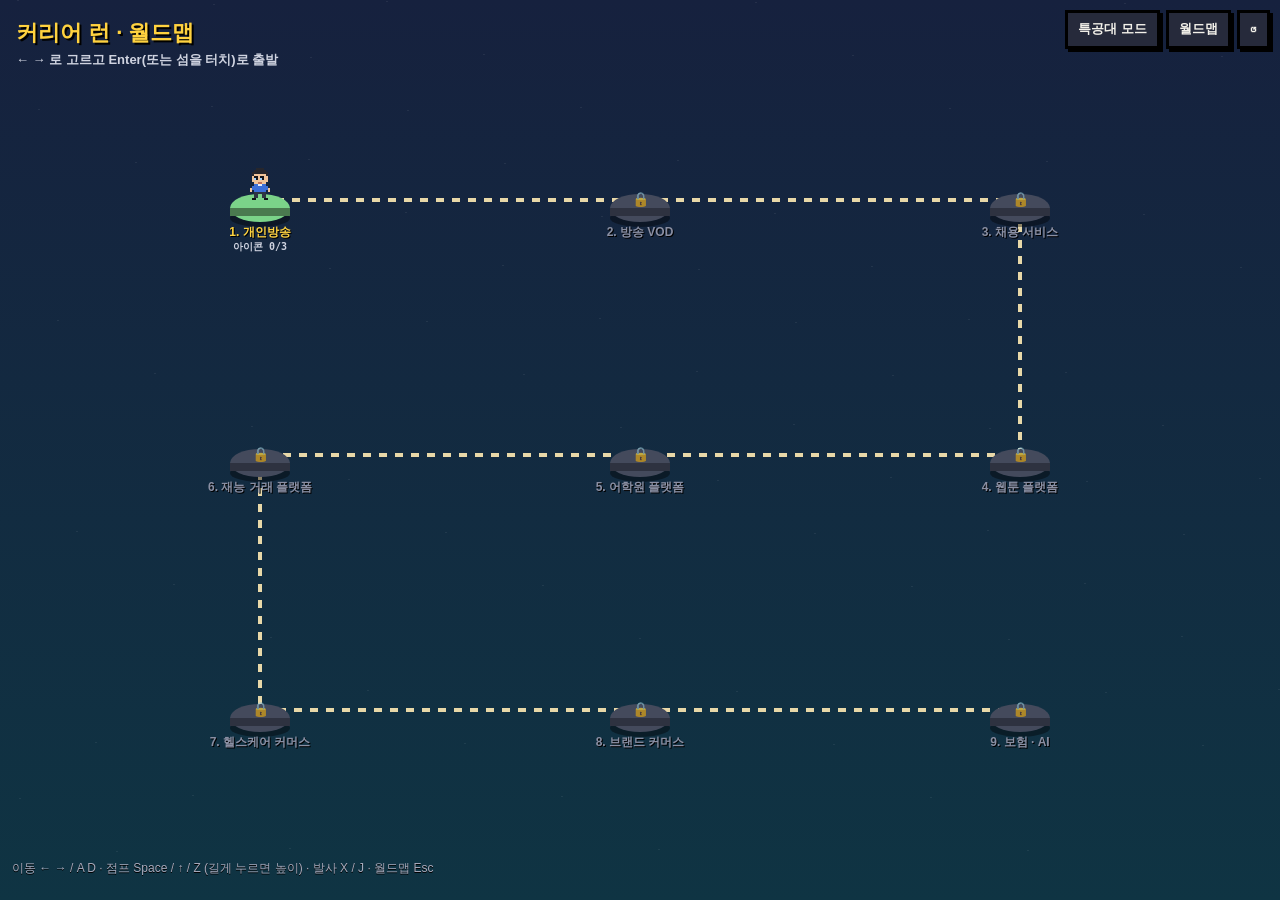
==== run.html @ cc8ccc24 "수정: 한글 입력 상태에서 키가 안 먹히는 문제, 캐시로 옛 스크립트가 뜨는 문제 - 키 판단을 e.key(글자) 대신 e.code(물리 키 위치)로: 한글 IME에서 WASD·P" ====
<!doctype html>
<html lang="ko">
<head>
<meta charset="utf-8">
<meta name="viewport" content="width=device-width, initial-scale=1, maximum-scale=1, user-scalable=no">
<title>커리어 런</title>
<meta name="description" content="이직한 회사 9곳을 9개 코스로 만든 문형수의 횡스크롤 프로필 게임">
<link rel="icon" href="data:image/svg+xml,%3Csvg xmlns='http://www.w3.org/2000/svg' viewBox='0 0 8 8' shape-rendering='crispEdges'%3E%3Crect width='8' height='8' fill='%230f3443'/%3E%3Crect x='2' y='1' width='4' height='2' fill='%2326262c'/%3E%3Crect x='2' y='3' width='4' height='2' fill='%23f1c49a'/%3E%3Crect x='2' y='5' width='4' height='2' fill='%233d6fd8'/%3E%3C/svg%3E">
<link rel="stylesheet" href="style.css?v=20261031c">
<style>
.topbar { position: fixed; right: 10px; top: 10px; display: flex; gap: 6px; z-index: 6; }
.topbar button, .topbar a { padding: 6px 10px; font-size: 13px; }
.topbar a { font-weight: 800; border: 3px solid #000; background: var(--panel-2); color: var(--text); text-decoration: none; box-shadow: 3px 3px 0 #000; }
.help { position: fixed; left: 12px; bottom: 10px; font-size: 12px; color: var(--muted); pointer-events: none; text-shadow: 0 1px 0 #000; }
@media (pointer: coarse) { .help { display: none; } }
#credits { background: #000e; overflow: hidden; align-items: flex-start; }
#credits .roll { max-width: 560px; width: 100%; text-align: center; animation: roll 60s linear forwards; padding-top: 100vh; }
#credits .roll h1 { color: var(--accent); font-size: 34px; margin: 0; }
#credits .roll h2 { color: var(--accent); margin: 40px 0 60vh; }
#credits .cr-stage { margin: 34px 0; }
#credits .cr-stage h3 { color: var(--accent); margin: 0 0 6px; }
#credits .cr-contact { margin-top: 40px; }
#creditsClose { position: fixed; right: 14px; bottom: 14px; }
@keyframes roll { from { transform: translateY(0); } to { transform: translateY(-100%); } }
@media (prefers-reduced-motion: reduce) { #credits .roll { animation: none; padding-top: 20px; } #credits { overflow: auto; } }
</style>
</head>
<body>
<canvas id="game"></canvas>
<div class="topbar">
  <a href="index.html">특공대 모드</a>
  <button id="mapBtn" class="ghost">월드맵</button>
  <button id="resetBtn" class="ghost" aria-label="진행 기록 지우기">↺</button>
</div>
<p class="help">이동 ← → / A D · 점프 Space / ↑ / Z (길게 누르면 높이) · 발사 X / J · 월드맵 Esc</p>
<div class="toast" id="toast"></div>

<div class="overlay" id="story">
  <div class="panel">
    <span class="tag mono" id="storyTag"></span>
    <h2 id="storyTitle"></h2>
    <div id="storyBody"></div>
    <div class="unlocks" id="storyUnlocks"></div>
    <div class="btns"><button id="storyBtn">계속</button></div>
  </div>
</div>
<!-- Shared UI module expects these; Career Run does not use level-up cards or the profile view. -->
<div class="overlay" id="levelup"><div class="panel"><h2 id="levelupTitle"></h2><div id="cards"></div></div></div>
<div class="overlay" id="profile"><div class="panel"><div id="profileBody"></div><button id="profileClose">닫기</button></div></div>

<div class="overlay" id="credits">
  <div class="roll"></div>
  <button id="creditsClose">월드맵으로</button>
</div>

<script src="content.js?v=20261031c"></script>
<script src="config.js?v=20261031c"></script>
<script src="sprites.js?v=20261031c"></script>
<script src="audio.js?v=20261031c"></script>
<script src="fx.js?v=20261031c"></script>
<script src="ui.js?v=20261031c"></script>
<script src="run-levels.js?v=20261031c"></script>
<script src="run-ui.js?v=20261031c"></script>
<script src="run.js?v=20261031c"></script>
</body>
</html>
---- style.css ----
/* Shared styles for both game modes. */
:root {
  --bg: #0f1016; --panel: #1b1d29; --panel-2: #262a3b; --text: #f3f1ea; --muted: #a6a9bb;
  --accent: #ffd23f; --hp: #ff5d5d; --xp: #4fc3ff; --ok: #6be38b; --evo: #c88bff; --border: #3a3e55;
}
* { box-sizing: border-box; }
html, body { margin: 0; height: 100%; background: var(--bg); color: var(--text); overflow: hidden;
  font: 15px/1.6 -apple-system, BlinkMacSystemFont, "Apple SD Gothic Neo", "Malgun Gothic", sans-serif;
  word-break: keep-all; overflow-wrap: anywhere; -webkit-user-select: none; user-select: none; touch-action: none; }
canvas { display: block; width: 100vw; height: 100vh; image-rendering: pixelated; }
.mono { font-family: ui-monospace, Menlo, Consolas, monospace; letter-spacing: .5px; }
a { color: var(--xp); }
kbd { background: var(--panel-2); border: 2px solid #000; padding: 0 5px; font-size: 12px; }

#hud { position: fixed; inset: 0 0 auto 0; padding: 10px 12px; pointer-events: none; display: none; text-shadow: 0 1px 0 #000; }
#hud .row { display: flex; align-items: center; gap: 10px; }
.bar { position: relative; height: 12px; background: #000b; border: 2px solid #000; flex: 1; overflow: hidden; }
.bar > i { position: absolute; inset: 0 auto 0 0; width: 0; transition: width .12s linear; }
#xpBar > i { background: linear-gradient(90deg, #2f9bff, var(--xp)); }
#hpBar > i { background: linear-gradient(90deg, #d93636, var(--hp)); }
#hud .lv { font-weight: 900; color: var(--accent); min-width: 58px; }
#hud .info { margin-top: 6px; font-size: 13px; color: var(--muted); display: flex; flex-wrap: wrap; gap: 4px 12px; padding-right: 52px; }
#hud .info b { color: var(--text); }
#timeText { color: var(--accent); font-weight: 800; }
#killText { color: #ff9f9f; font-weight: 800; }
#loadout { position: fixed; left: 10px; right: 10px; bottom: 10px; display: none; gap: 4px; flex-wrap: wrap; pointer-events: none; }
.chip { font-size: 11px; padding: 1px 6px; border: 2px solid #000; background: var(--panel-2); border-radius: 3px; white-space: nowrap; }
.chip.w { background: #3a2f12; color: var(--accent); }
.chip.evo { background: #34204a; color: var(--evo); }
.chip.exp { background: #173524; color: var(--ok); }
#pauseBtn, #soundBtn { position: fixed; right: 10px; padding: 6px 10px; min-width: 40px; }
#pauseBtn { top: 84px; display: none; }
#soundBtn { bottom: 44px; z-index: 6; }

.toast { position: fixed; left: 50%; top: 104px; transform: translate(-50%, -12px); opacity: 0; transition: .22s; z-index: 4;
  background: #000d; border: 3px solid var(--accent); padding: 8px 14px; max-width: min(520px, calc(100vw - 24px)); width: max-content;
  pointer-events: none; text-align: center; }
.toast.show { opacity: 1; transform: translate(-50%, 0); }
.toast b { display: block; color: var(--accent); font-size: 16px; }
.toast span { display: block; font-size: 13px; color: #ddd; }
.toast.item { border-color: var(--xp); } .toast.item b { color: var(--xp); }
.toast.evo { border-color: var(--evo); } .toast.evo b { color: var(--evo); }
.toast.warn { border-color: var(--hp); } .toast.warn b { color: var(--hp); }
.toast.exp { border-color: var(--ok); } .toast.exp b { color: var(--ok); }

.overlay { position: fixed; inset: 0; display: none; align-items: center; justify-content: center; background: #000a; padding: 16px; z-index: 5; }
.overlay.show { display: flex; animation: fade .18s ease-out; }
@keyframes fade { from { opacity: 0; } to { opacity: 1; } }
.panel { background: var(--panel); border: 3px solid #000; box-shadow: 0 0 0 3px var(--border), 6px 6px 0 3px #000; max-width: 580px; width: 100%;
  padding: 20px; max-height: calc(100vh - 32px); overflow: auto; animation: pop .22s cubic-bezier(.2,1.6,.4,1); }
@keyframes pop { from { transform: scale(.92); } to { transform: scale(1); } }
.panel h1 { font-size: 30px; margin: 0 0 4px; color: var(--accent); text-shadow: 3px 3px 0 #000; }
.panel h2 { font-size: 20px; margin: 0 0 8px; color: var(--accent); }
.panel h3.sub { font-size: 14px; color: var(--muted); margin: 16px 0 6px; }
.panel p { margin: 8px 0; }
.muted { color: var(--muted); font-size: 13px; }
.tag { display: inline-block; font-size: 12px; padding: 0 8px; border: 2px solid #000; background: var(--accent); color: #000; font-weight: 900; margin-bottom: 8px; }
.btns { display: flex; flex-wrap: wrap; gap: 8px; margin-top: 16px; }
button { font: inherit; font-weight: 800; padding: 10px 16px; border: 3px solid #000; background: var(--accent); color: #000; cursor: pointer; box-shadow: 3px 3px 0 #000; }
button:active { transform: translate(2px, 2px); box-shadow: 1px 1px 0 #000; }
button.ghost { background: var(--panel-2); color: var(--text); }
.cleared { color: var(--ok); font-weight: 800; }
.unlocks { display: flex; flex-wrap: wrap; gap: 6px; margin-top: 10px; }

#levelup .cards { display: grid; gap: 10px; margin-top: 12px; }
.card { text-align: left; background: var(--panel-2); color: var(--text); border: 3px solid #000; padding: 12px 14px; font-weight: 400; box-shadow: 3px 3px 0 #000; }
.card:hover, .card:focus { outline: 3px solid var(--accent); }
.card.evolve { background: linear-gradient(135deg, #34204a, #262a3b); }
.card .top { display: flex; align-items: center; gap: 8px; }
.card .key { font-size: 11px; border: 2px solid #000; background: #000; color: #fff; padding: 0 5px; }
.card .t { font-weight: 900; color: var(--accent); font-size: 16px; }
.card.evolve .t { color: var(--evo); }
.card .badge { margin-left: auto; font-size: 11px; font-weight: 900; color: var(--muted); }
.card .badge.new { color: var(--ok); } .card .badge.evo { color: var(--evo); }
.card .d { margin-top: 4px; }
.card .s { font-size: 13px; color: var(--muted); margin-top: 4px; }

.stage-item { border-top: 2px dashed var(--border); padding-top: 10px; margin-top: 10px; }
.stage-item h3 { margin: 0; font-size: 16px; }
.growth { display: grid; gap: 6px; }
.growth .g { display: grid; grid-template-columns: 92px 1fr; gap: 0 10px; font-size: 13px; }
.growth .when { color: var(--muted); grid-row: span 2; }
.growth .what { font-weight: 800; color: var(--accent); }
.growth .what.item { color: var(--xp); } .growth .what.evo { color: var(--evo); } .growth .what.exp { color: var(--ok); }
.growth .why { color: #cfcfd6; }
.stats { display: grid; grid-template-columns: repeat(3, 1fr); gap: 8px; margin: 12px 0; }
.stats div { background: var(--panel-2); border: 2px solid #000; padding: 8px; text-align: center; }
.stats b { display: block; font-size: 20px; color: var(--accent); }
.stats span { font-size: 12px; color: var(--muted); }
.contact { margin-top: 14px; }
@media (max-width: 480px) { .growth .g { grid-template-columns: 1fr; } .growth .when { grid-row: auto; } }
@media (prefers-reduced-motion: reduce) { .overlay.show, .panel { animation: none; } }
.modelink { display: inline-block; font-weight: 800; padding: 10px 16px; border: 3px solid #000; background: #2f9bff; color: #000; text-decoration: none; box-shadow: 3px 3px 0 #000; }
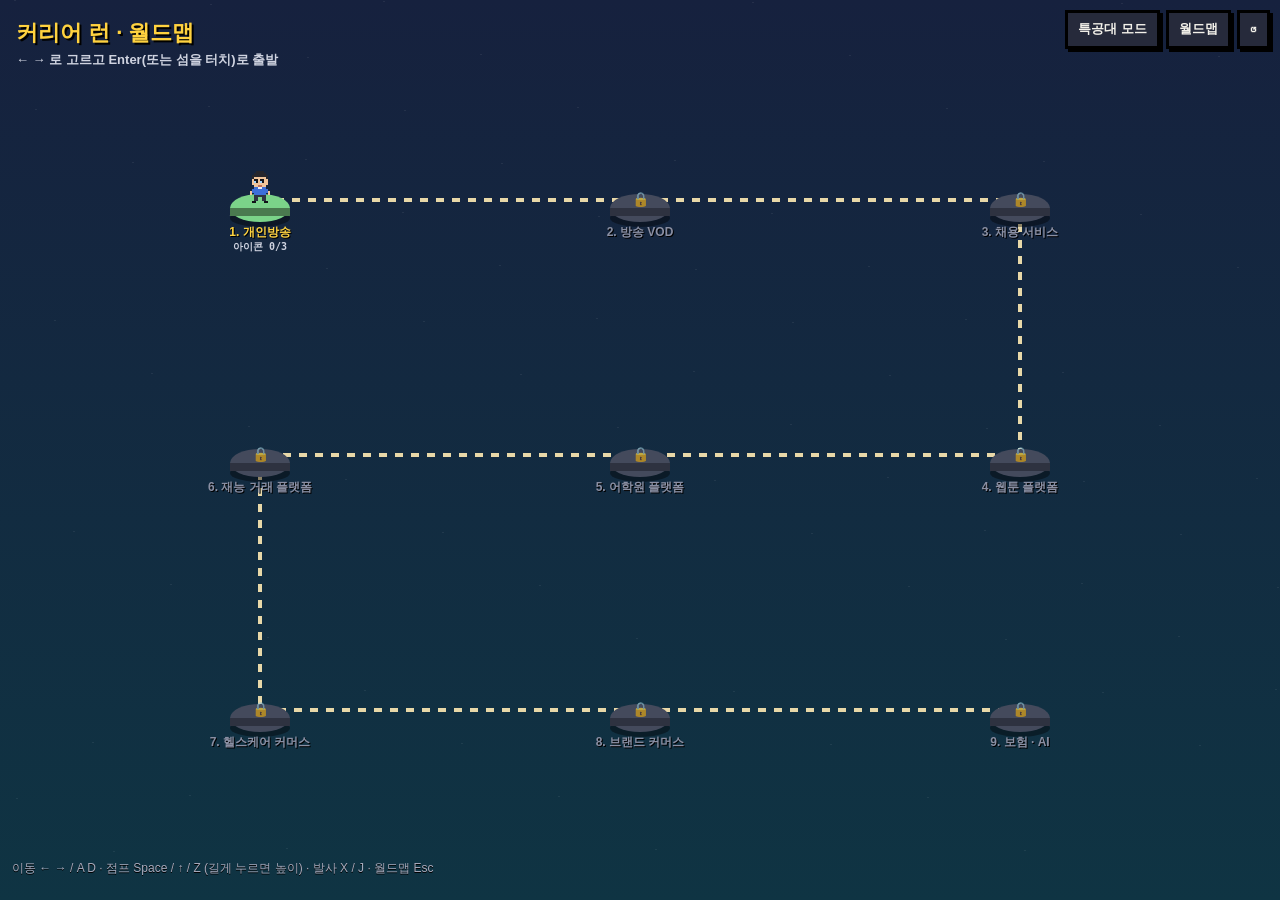
==== commit 9a71f4e9: "기능: 횡스크롤 모드 '커리어 런' 9코스 - 이직 순서대로 9코스, 월드맵(3×3) · 진행 저장 · 엔딩 크레딧 - 코스별 장치: 동시접속 계단, 컨베이어, PHP→Java 전" ====
--- a/run.html
+++ b/run.html
@@ -6,7 +6,7 @@
 <title>커리어 런</title>
 <meta name="description" content="이직한 회사 9곳을 9개 코스로 만든 문형수의 횡스크롤 프로필 게임">
 <link rel="icon" href="data:image/svg+xml,%3Csvg xmlns='http://www.w3.org/2000/svg' viewBox='0 0 8 8' shape-rendering='crispEdges'%3E%3Crect width='8' height='8' fill='%230f3443'/%3E%3Crect x='2' y='1' width='4' height='2' fill='%2326262c'/%3E%3Crect x='2' y='3' width='4' height='2' fill='%23f1c49a'/%3E%3Crect x='2' y='5' width='4' height='2' fill='%233d6fd8'/%3E%3C/svg%3E">
-<link rel="stylesheet" href="style.css?v=20261031c">
+<link rel="stylesheet" href="style.css?v=20261031f">
 <style>
 .topbar { position: fixed; right: 10px; top: 10px; display: flex; gap: 6px; z-index: 6; }
 .topbar button, .topbar a { padding: 6px 10px; font-size: 13px; }
@@ -53,14 +53,14 @@
   <button id="creditsClose">월드맵으로</button>
 </div>
 
-<script src="content.js?v=20261031c"></script>
-<script src="config.js?v=20261031c"></script>
-<script src="sprites.js?v=20261031c"></script>
-<script src="audio.js?v=20261031c"></script>
-<script src="fx.js?v=20261031c"></script>
-<script src="ui.js?v=20261031c"></script>
-<script src="run-levels.js?v=20261031c"></script>
-<script src="run-ui.js?v=20261031c"></script>
-<script src="run.js?v=20261031c"></script>
+<script src="content.js?v=20261031f"></script>
+<script src="config.js?v=20261031f"></script>
+<script src="sprites.js?v=20261031f"></script>
+<script src="audio.js?v=20261031f"></script>
+<script src="fx.js?v=20261031f"></script>
+<script src="ui.js?v=20261031f"></script>
+<script src="run-levels.js?v=20261031f"></script>
+<script src="run-ui.js?v=20261031f"></script>
+<script src="run.js?v=20261031f"></script>
 </body>
 </html>
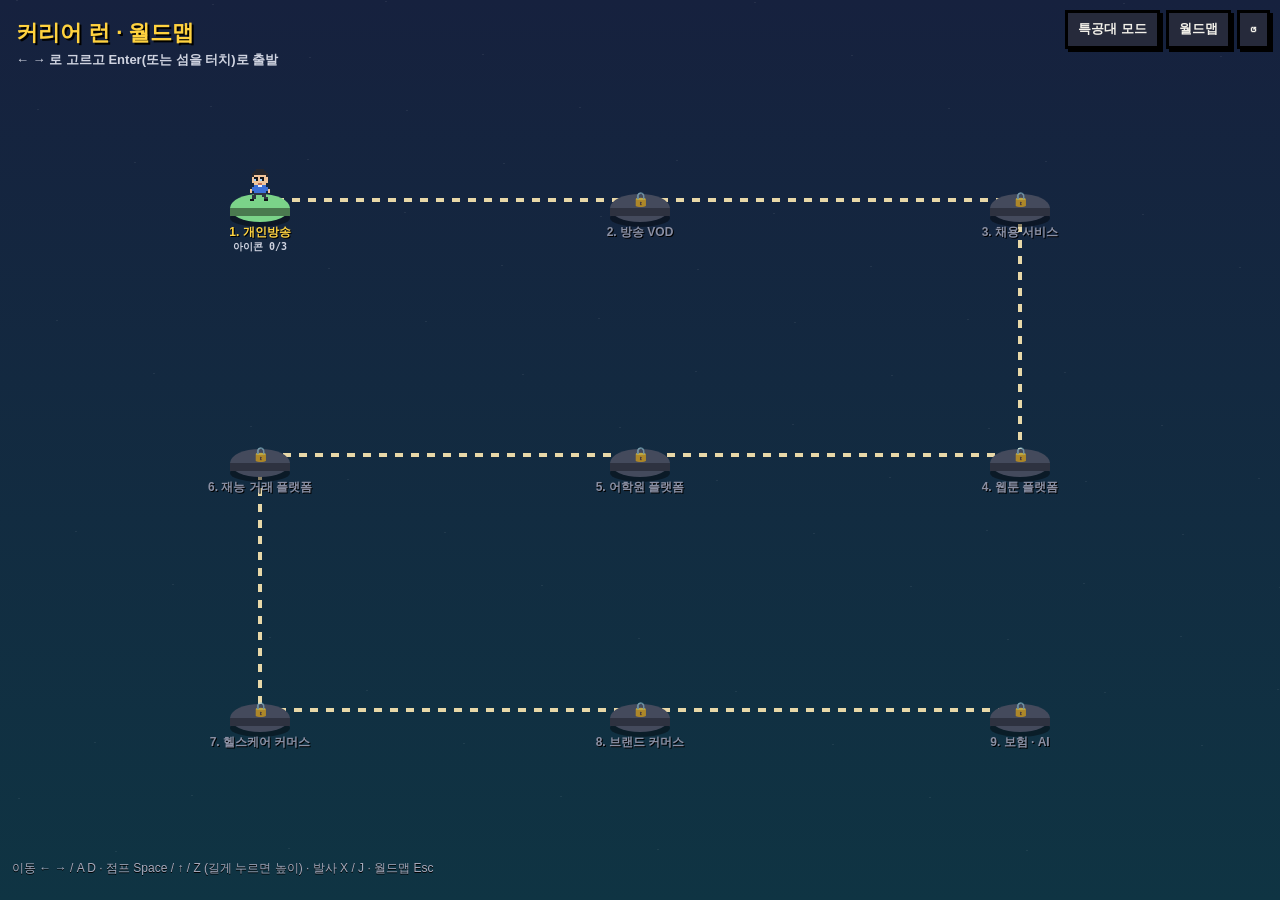
==== commit 83907f99: "기능: 커리어 런 점프 높이 3.65칸→5.3칸 - 점프 초속 350→420: 길게 누르면 84.7px(5.3칸), 짧게 누르면 2칸 - 봇 9/9 클리어 재확인, 오류 0  Cl" ====
--- a/run.html
+++ b/run.html
@@ -6,7 +6,7 @@
 <title>커리어 런</title>
 <meta name="description" content="이직한 회사 9곳을 9개 코스로 만든 문형수의 횡스크롤 프로필 게임">
 <link rel="icon" href="data:image/svg+xml,%3Csvg xmlns='http://www.w3.org/2000/svg' viewBox='0 0 8 8' shape-rendering='crispEdges'%3E%3Crect width='8' height='8' fill='%230f3443'/%3E%3Crect x='2' y='1' width='4' height='2' fill='%2326262c'/%3E%3Crect x='2' y='3' width='4' height='2' fill='%23f1c49a'/%3E%3Crect x='2' y='5' width='4' height='2' fill='%233d6fd8'/%3E%3C/svg%3E">
-<link rel="stylesheet" href="style.css?v=20261031f">
+<link rel="stylesheet" href="style.css?v=20261031g">
 <style>
 .topbar { position: fixed; right: 10px; top: 10px; display: flex; gap: 6px; z-index: 6; }
 .topbar button, .topbar a { padding: 6px 10px; font-size: 13px; }
@@ -53,14 +53,14 @@
   <button id="creditsClose">월드맵으로</button>
 </div>
 
-<script src="content.js?v=20261031f"></script>
-<script src="config.js?v=20261031f"></script>
-<script src="sprites.js?v=20261031f"></script>
-<script src="audio.js?v=20261031f"></script>
-<script src="fx.js?v=20261031f"></script>
-<script src="ui.js?v=20261031f"></script>
-<script src="run-levels.js?v=20261031f"></script>
-<script src="run-ui.js?v=20261031f"></script>
-<script src="run.js?v=20261031f"></script>
+<script src="content.js?v=20261031g"></script>
+<script src="config.js?v=20261031g"></script>
+<script src="sprites.js?v=20261031g"></script>
+<script src="audio.js?v=20261031g"></script>
+<script src="fx.js?v=20261031g"></script>
+<script src="ui.js?v=20261031g"></script>
+<script src="run-levels.js?v=20261031g"></script>
+<script src="run-ui.js?v=20261031g"></script>
+<script src="run.js?v=20261031g"></script>
 </body>
 </html>
